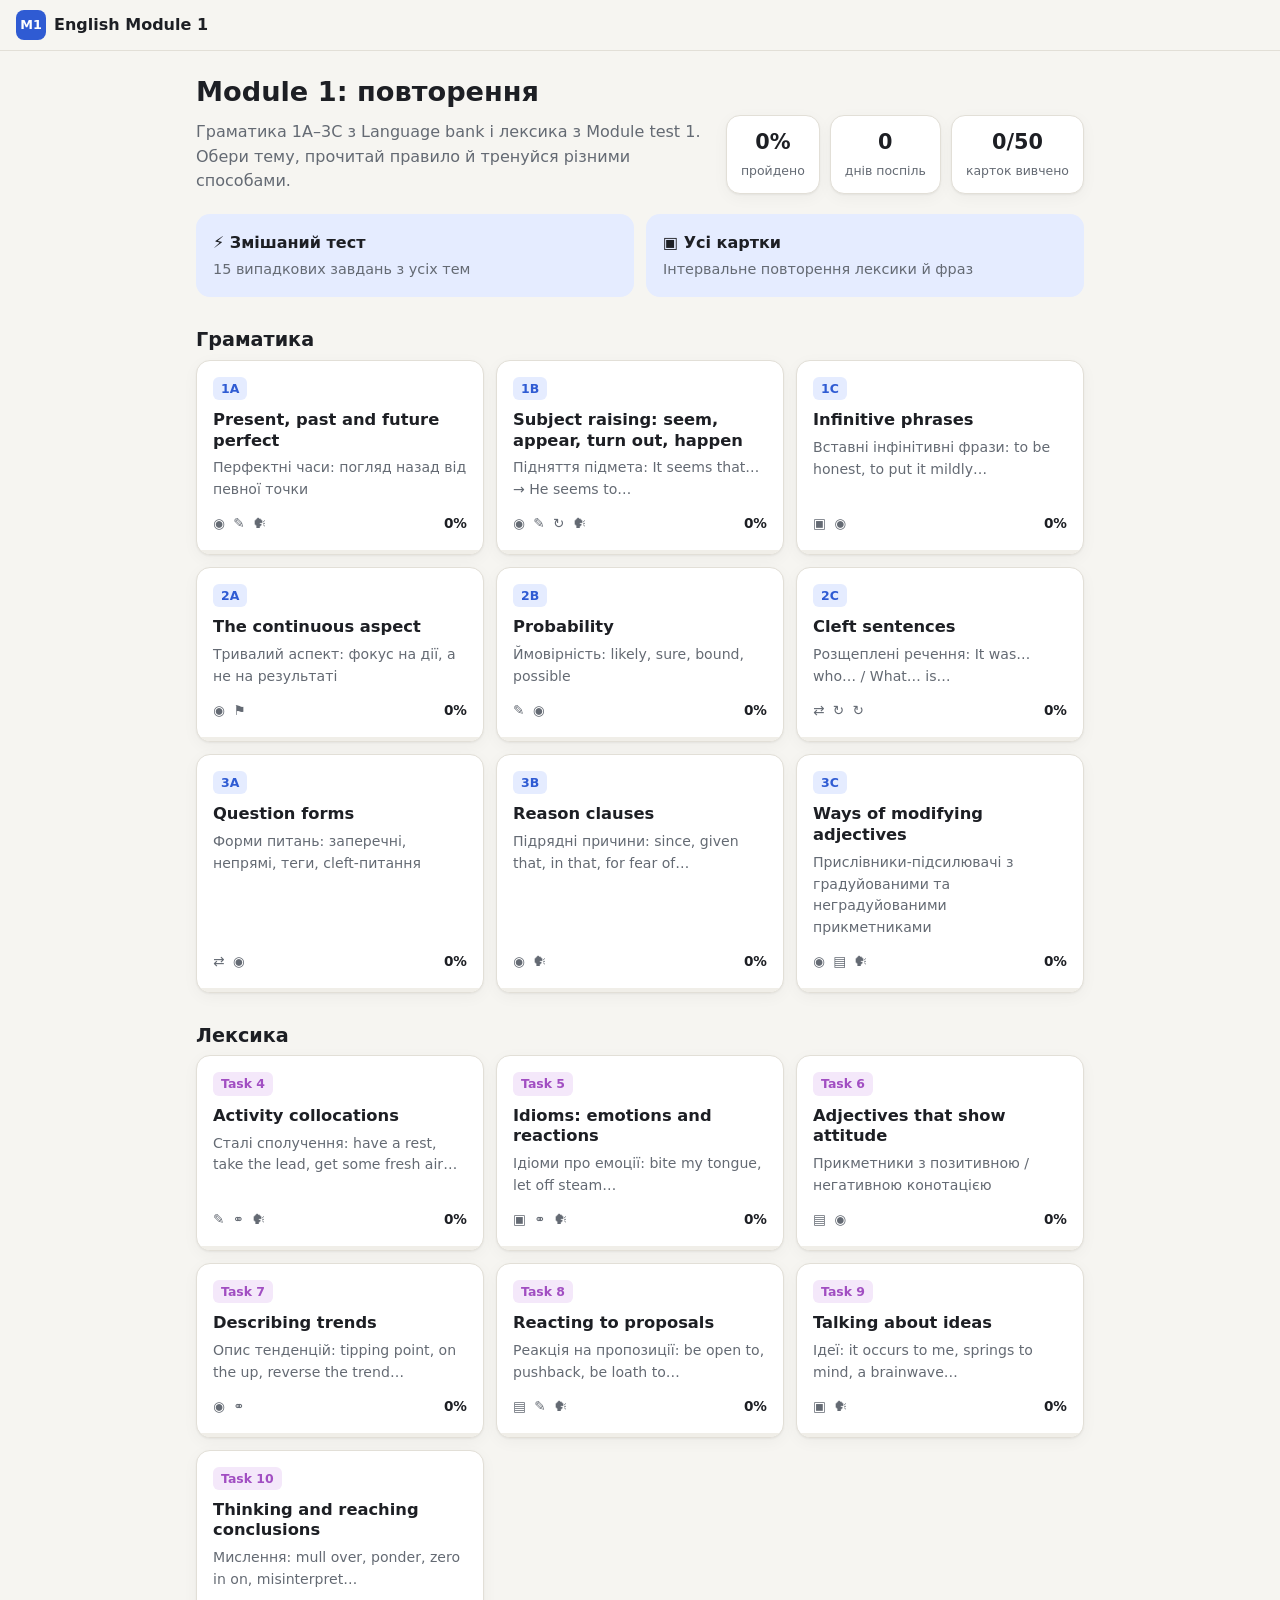
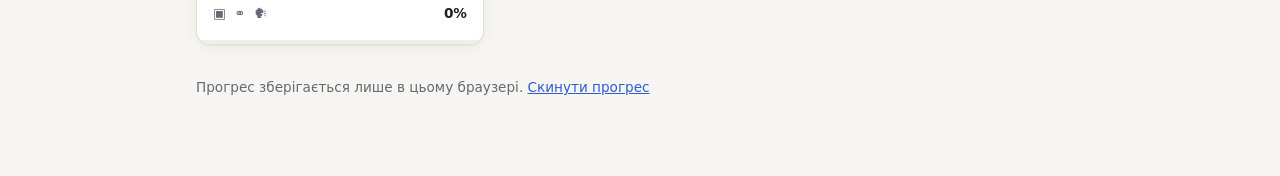
==== index.html @ 02e64548 "Add interactive Module 1 revision app Static HTML/CSS/JS app covering Language bank 1A-3C grammar an" ====
<!doctype html>
<html lang="uk">
<head>
  <meta charset="utf-8">
  <meta name="viewport" content="width=device-width, initial-scale=1">
  <title>English School</title>
  <meta http-equiv="refresh" content="0; url=module1/">
  <style>body{font:16px system-ui,sans-serif;margin:40px 16px;background:#f6f5f1;color:#1d1f24}@media(prefers-color-scheme:dark){body{background:#15171c;color:#e8e9ec}a{color:#7c9cff}}</style>
</head>
<body>
  <h1>English School</h1>
  <ul><li><a href="module1/">Module 1 · Revision</a></li></ul>
</body>
</html>
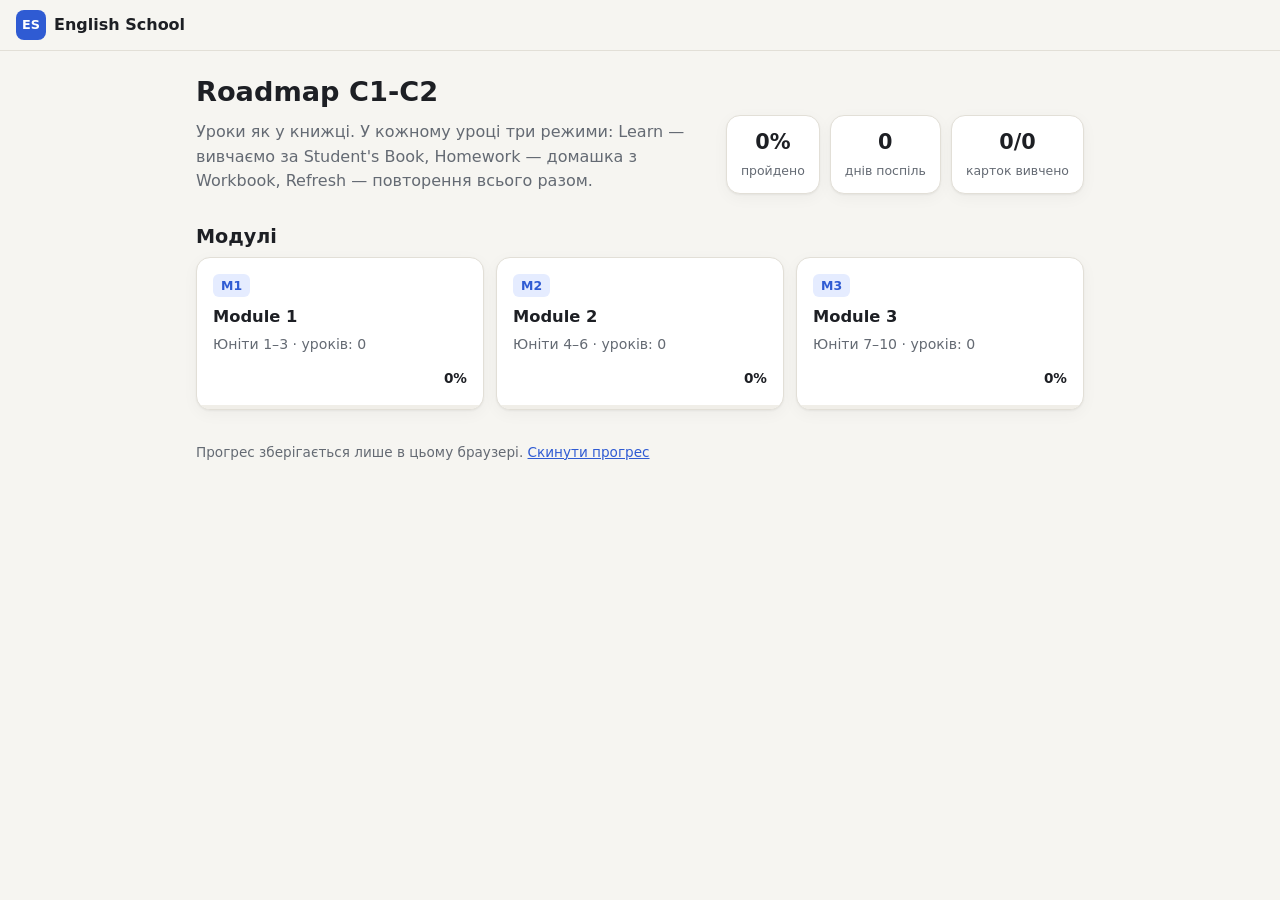
==== commit 1597e57f: "feat: modules, lessons and learn/homework/refresh modes Co-Authored-By: Claude Opus 5.5 (1M context)" ====
--- a/index.html
+++ b/index.html
@@ -4,11 +4,18 @@
   <meta charset="utf-8">
   <meta name="viewport" content="width=device-width, initial-scale=1">
   <title>English School</title>
-  <meta http-equiv="refresh" content="0; url=module1/">
-  <style>body{font:16px system-ui,sans-serif;margin:40px 16px;background:#f6f5f1;color:#1d1f24}@media(prefers-color-scheme:dark){body{background:#15171c;color:#e8e9ec}a{color:#7c9cff}}</style>
+  <meta name="description" content="Інтерактивні уроки Roadmap C1-C2: learn, homework і refresh для кожного уроку.">
+  <link rel="stylesheet" href="app/style.css">
 </head>
 <body>
-  <h1>English School</h1>
-  <ul><li><a href="module1/">Module 1 · Revision</a></li></ul>
+  <div id="app"></div>
+  <noscript>Для роботи застосунку потрібен JavaScript.</noscript>
+  <script src="app/registry.js"></script>
+  <script src="app/core.js"></script>
+  <!-- content:start (tools/sync-index.js) -->
+  <script src="content/modules.js"></script>
+  <script src="content/page-map.js"></script>
+  <!-- content:end -->
+  <script src="app/app.js"></script>
 </body>
 </html>
--- a/app/style.css
+++ b/app/style.css
@@ -0,0 +1,408 @@
+:root {
+  --bg: #f6f5f1;
+  --surface: #ffffff;
+  --surface-2: #f0eee8;
+  --text: #1d1f24;
+  --muted: #646a73;
+  --line: #e2dfd7;
+  --accent: #2f5bd3;
+  --accent-soft: #e5ecff;
+  --on-accent: #ffffff;
+  --vocab: #a14ec2;
+  --vocab-soft: #f4e8fa;
+  --ok: #1f8a4c;
+  --ok-soft: #e1f4e8;
+  --bad: #c9382d;
+  --bad-soft: #fbe7e4;
+  --warn-soft: #fff4d6;
+  --radius: 14px;
+  --shadow: 0 1px 2px rgba(0,0,0,.05), 0 4px 16px rgba(0,0,0,.04);
+  color-scheme: light;
+}
+
+@media (prefers-color-scheme: dark) {
+  :root {
+    --bg: #15171c;
+    --surface: #1e2128;
+    --surface-2: #272b33;
+    --text: #e8e9ec;
+    --muted: #9aa1ad;
+    --line: #333844;
+    --accent: #7c9cff;
+    --accent-soft: #252f4d;
+    --on-accent: #0d1530;
+    --vocab: #d595f0;
+    --vocab-soft: #3a2747;
+    --ok: #4fcf86;
+    --ok-soft: #1c3a29;
+    --bad: #ff7b70;
+    --bad-soft: #432422;
+    --warn-soft: #3d3420;
+    --shadow: none;
+    color-scheme: dark;
+  }
+}
+
+* { box-sizing: border-box; }
+
+html { -webkit-text-size-adjust: 100%; }
+
+body {
+  margin: 0;
+  background: var(--bg);
+  color: var(--text);
+  font: 16px/1.55 system-ui, -apple-system, "Segoe UI", Roboto, sans-serif;
+}
+
+a { color: var(--accent); }
+h1, h2, h3, h4 { line-height: 1.25; margin: 0 0 .4em; }
+h1 { font-size: 1.7rem; }
+h2 { font-size: 1.2rem; margin-top: 1.6em; }
+.muted { color: var(--muted); }
+.hidden { display: none !important; }
+
+/* ---------- layout */
+
+.topbar {
+  position: sticky; top: 0; z-index: 5;
+  display: flex; align-items: center; gap: 12px;
+  padding: 10px 16px;
+  background: color-mix(in srgb, var(--bg) 88%, transparent);
+  backdrop-filter: blur(8px);
+  border-bottom: 1px solid var(--line);
+}
+.brand { display: flex; align-items: center; gap: 8px; font-weight: 600; color: var(--text); text-decoration: none; }
+.logo {
+  display: inline-grid; place-items: center; width: 30px; height: 30px; border-radius: 8px;
+  background: var(--accent); color: var(--on-accent); font-size: .8rem; font-weight: 700;
+}
+.crumb { color: var(--muted); font-size: .9rem; }
+.crumb::before { content: "›"; margin-right: 10px; }
+.crumb a { color: inherit; }
+.spacer { flex: 1; }
+
+.wrap { max-width: 920px; margin: 0 auto; padding: 24px 16px 64px; }
+
+/* ---------- home */
+
+.hero {
+  display: flex; flex-wrap: wrap; gap: 20px; justify-content: space-between; align-items: flex-end;
+  margin-bottom: 20px;
+}
+.hero > div:first-child { flex: 1 1 340px; }
+.hero p { margin: 0; max-width: 52ch; }
+.stats { display: flex; gap: 10px; }
+.stat {
+  background: var(--surface); border: 1px solid var(--line); border-radius: var(--radius);
+  padding: 10px 14px; min-width: 92px; text-align: center; box-shadow: var(--shadow);
+}
+.stat b { display: block; font-size: 1.3rem; font-variant-numeric: tabular-nums; }
+.stat span { font-size: .78rem; color: var(--muted); }
+
+.quick { display: grid; grid-template-columns: repeat(auto-fit, minmax(240px, 1fr)); gap: 12px; }
+.quick-card {
+  display: flex; flex-direction: column; gap: 2px;
+  padding: 16px; border-radius: var(--radius); text-decoration: none; color: var(--text);
+  background: var(--accent-soft); border: 1px solid transparent;
+  transition: transform .15s, border-color .15s;
+}
+.quick-card:hover { transform: translateY(-2px); border-color: var(--accent); }
+.quick-card span { color: var(--muted); font-size: .9rem; }
+.quick-card.alert { background: var(--bad-soft); }
+.quick-card.alert:hover { border-color: var(--bad); }
+
+.mistake-topics { display: flex; flex-direction: column; gap: 8px; }
+.mistake-topic {
+  display: flex; align-items: center; gap: 10px; padding: 10px 14px;
+  border: 1px solid var(--line); border-radius: 10px; color: var(--text); text-decoration: none;
+}
+.mistake-topic:hover { border-color: var(--accent); }
+.mistake-topic .name { flex: 1; }
+.mistake-topic b { color: var(--bad); font-variant-numeric: tabular-nums; }
+.from { font-size: .82rem; margin: 0 0 6px; }
+
+.grid { display: grid; grid-template-columns: repeat(auto-fill, minmax(260px, 1fr)); gap: 12px; }
+.topic {
+  position: relative; display: flex; flex-direction: column;
+  padding: 16px 16px 20px; border-radius: var(--radius);
+  background: var(--surface); border: 1px solid var(--line); box-shadow: var(--shadow);
+  color: var(--text); text-decoration: none; overflow: hidden;
+  transition: transform .15s, border-color .15s;
+}
+.topic:hover { transform: translateY(-2px); border-color: var(--accent); }
+.topic h3 { font-size: 1.02rem; margin-top: 10px; }
+.topic p { font-size: .88rem; margin: 0 0 12px; flex: 1; }
+.topic-foot { display: flex; justify-content: space-between; align-items: center; font-size: .85rem; }
+.types { color: var(--muted); letter-spacing: 2px; }
+.pct { font-weight: 600; font-variant-numeric: tabular-nums; }
+.topic .bar { position: absolute; left: 0; right: 0; bottom: 0; height: 4px; border-radius: 0; }
+
+.ref {
+  align-self: flex-start; display: inline-block; padding: 2px 8px; border-radius: 6px;
+  font-size: .78rem; font-weight: 700; background: var(--accent-soft); color: var(--accent);
+  white-space: nowrap;
+}
+.ref.vocab { background: var(--vocab-soft); color: var(--vocab); }
+
+.bar { height: 6px; background: var(--surface-2); border-radius: 99px; overflow: hidden; }
+.bar i { display: block; height: 100%; width: 0; background: var(--accent); border-radius: inherit; transition: width .3s; }
+.bar.big { height: 8px; flex: 1; }
+
+.footnote { margin-top: 32px; font-size: .85rem; }
+.link { background: none; border: 0; padding: 0; color: var(--accent); cursor: pointer; font: inherit; text-decoration: underline; }
+
+/* ---------- topic */
+
+.topic-head { display: flex; gap: 14px; align-items: flex-start; margin-bottom: 14px; }
+.topic-head .ref { margin-top: 8px; font-size: .9rem; }
+.topic-head p { margin: 0; }
+
+.tabs {
+  display: flex; gap: 6px; overflow-x: auto; padding-bottom: 6px; margin-bottom: 14px;
+  scrollbar-width: thin;
+}
+.tabs a {
+  flex: none; padding: 7px 12px; border-radius: 99px; font-size: .88rem; white-space: nowrap;
+  color: var(--text); text-decoration: none; background: var(--surface); border: 1px solid var(--line);
+}
+.tabs a.on { background: var(--accent); border-color: var(--accent); color: var(--on-accent); }
+
+.panel {
+  background: var(--surface); border: 1px solid var(--line); border-radius: var(--radius);
+  padding: 20px; box-shadow: var(--shadow);
+}
+
+/* ---------- theory */
+
+.theory { display: grid; gap: 14px; }
+.rule { padding: 14px 16px; border-radius: 10px; background: var(--surface-2); }
+.rule h3 { font-size: 1rem; color: var(--accent); }
+.rule p { margin: 0 0 8px; }
+.rule ul { margin: 0 0 8px; padding-left: 20px; }
+.rule li { margin: 3px 0; }
+.rule table { width: 100%; border-collapse: collapse; font-size: .92rem; margin-bottom: 6px; }
+.rule th, .rule td { text-align: left; vertical-align: top; padding: 7px 8px; border-top: 1px solid var(--line); }
+.rule th { font-weight: 600; width: 34%; }
+.examples { display: grid; gap: 4px; }
+.example {
+  display: flex; gap: 8px; align-items: flex-start;
+  font-style: italic; color: var(--accent);
+}
+
+@media (max-width: 560px) {
+  .rule table, .rule tbody, .rule tr, .rule th, .rule td { display: block; width: 100%; }
+  .rule tr { border-top: 1px solid var(--line); padding: 6px 0; }
+  .rule th, .rule td { border: 0; padding: 2px 0; }
+}
+
+/* ---------- buttons */
+
+.btn {
+  display: inline-flex; align-items: center; gap: 6px;
+  padding: 9px 16px; border-radius: 10px; border: 1px solid var(--line);
+  background: var(--surface); color: var(--text); font: inherit; font-weight: 500;
+  cursor: pointer; text-decoration: none;
+}
+.btn:hover { border-color: var(--accent); }
+.btn.primary { background: var(--accent); border-color: var(--accent); color: var(--on-accent); }
+.btn.ghost { background: transparent; }
+.btn.ok { background: var(--ok-soft); border-color: var(--ok); color: var(--ok); }
+.btn.bad { background: var(--bad-soft); border-color: var(--bad); color: var(--bad); }
+.btn.rec { background: var(--bad); border-color: var(--bad); color: #fff; animation: pulse 1s infinite; }
+.actions { display: flex; flex-wrap: wrap; gap: 8px; justify-content: flex-end; margin-top: 16px; }
+.actions.left { justify-content: flex-start; }
+
+.say {
+  flex: none; border: 0; background: none; cursor: pointer; padding: 0 2px;
+  font-size: .95em; line-height: 1.4; opacity: .65;
+}
+.say:hover { opacity: 1; }
+
+:focus-visible { outline: 2px solid var(--accent); outline-offset: 2px; }
+
+/* ---------- exercise */
+
+.ex-head { display: flex; flex-wrap: wrap; align-items: center; gap: 10px; margin-bottom: 6px; }
+.ex-head h2 { margin: 0; font-size: 1.1rem; }
+.chip {
+  font-size: .78rem; padding: 3px 9px; border-radius: 99px;
+  background: var(--accent-soft); color: var(--accent); font-weight: 600;
+}
+
+.step-top { display: flex; align-items: center; gap: 12px; margin: 14px 0 18px; }
+.count { font-size: .85rem; font-variant-numeric: tabular-nums; white-space: nowrap; }
+
+.item { outline: none; }
+.q { font-size: 1.12rem; margin: 0 0 14px; }
+.blank {
+  display: inline-block; min-width: 3em; border-bottom: 2px solid var(--accent); margin: 0 3px;
+}
+.hint { font-size: .88rem; color: var(--muted); margin: -6px 0 12px; }
+
+.options { display: grid; gap: 8px; }
+.options.two { grid-template-columns: 1fr 1fr; }
+.opt {
+  display: flex; align-items: center; gap: 10px; text-align: left;
+  padding: 12px 14px; border-radius: 10px; border: 1px solid var(--line);
+  background: var(--surface); color: var(--text); font: inherit; cursor: pointer;
+}
+.opt:hover:not(:disabled) { border-color: var(--accent); background: var(--accent-soft); }
+.opt kbd {
+  display: inline-grid; place-items: center; width: 22px; height: 22px; border-radius: 6px; flex: none;
+  background: var(--surface-2); font: 600 .75rem/1 system-ui, sans-serif; color: var(--muted);
+}
+.opt:disabled { cursor: default; }
+.opt.right { border-color: var(--ok); background: var(--ok-soft); color: var(--ok); font-weight: 600; }
+.opt.wrong { border-color: var(--bad); background: var(--bad-soft); color: var(--bad); }
+
+.gapq { line-height: 2.3; }
+input[type=text], textarea {
+  font: inherit; color: var(--text); background: var(--surface-2);
+  border: 1px solid var(--line); border-radius: 8px; padding: 6px 10px;
+}
+.gapq input { width: 11em; max-width: 100%; margin: 0 4px; }
+textarea { width: 100%; resize: vertical; padding: 10px 12px; }
+input:focus, textarea:focus { outline: none; border-color: var(--accent); background: var(--surface); }
+input.right, textarea.right { border-color: var(--ok); background: var(--ok-soft); }
+input.wrong { border-color: var(--bad); background: var(--bad-soft); text-decoration: line-through; }
+
+.feedback {
+  margin-top: 14px; padding: 12px 14px; border-radius: 10px; border-left: 4px solid;
+}
+.feedback > strong { display: block; margin-bottom: 4px; }
+.feedback p { margin: 4px 0; }
+.feedback.ok { background: var(--ok-soft); border-color: var(--ok); }
+.feedback.ok > strong { color: var(--ok); }
+.feedback.bad { background: var(--bad-soft); border-color: var(--bad); }
+.feedback.bad > strong { color: var(--bad); }
+.feedback.info { background: var(--warn-soft); border-color: #d9a400; }
+
+.models { margin: 6px 0 0; padding: 0; list-style: none; display: grid; gap: 4px; }
+.models li { display: flex; gap: 6px; align-items: flex-start; }
+
+.selfrate { display: flex; flex-wrap: wrap; align-items: center; gap: 8px; margin-top: 14px; }
+
+.phrases { display: flex; flex-wrap: wrap; gap: 6px; margin-bottom: 12px; }
+.phrase {
+  font-size: .82rem; padding: 3px 9px; border-radius: 99px;
+  background: var(--surface-2); color: var(--muted); border: 1px dashed var(--line);
+  transition: all .2s;
+}
+.phrase.used { background: var(--ok-soft); color: var(--ok); border: 1px solid var(--ok); font-weight: 600; }
+
+/* tokens (word order, sort) */
+.tokens { display: flex; flex-wrap: wrap; gap: 8px; }
+.tokens.line {
+  min-height: 56px; padding: 10px; margin-bottom: 14px;
+  border: 2px dashed var(--line); border-radius: 10px; align-items: center;
+}
+.tokens.line:empty::before { content: attr(data-empty); color: var(--muted); font-size: .9rem; }
+.tokens.line.right { border-color: var(--ok); border-style: solid; background: var(--ok-soft); }
+.tokens.line.wrong { border-color: var(--bad); border-style: solid; background: var(--bad-soft); }
+.tok {
+  padding: 7px 12px; border-radius: 8px; border: 1px solid var(--line);
+  background: var(--surface); color: var(--text); font: inherit; cursor: pointer;
+  box-shadow: 0 1px 0 var(--line);
+}
+.tok:hover:not(:disabled) { border-color: var(--accent); }
+.tok.sel { border-color: var(--accent); background: var(--accent-soft); }
+.tok.right { border-color: var(--ok); background: var(--ok-soft); color: var(--ok); }
+.tok.wrong { border-color: var(--bad); background: var(--bad-soft); color: var(--bad); }
+.tok:disabled { cursor: default; }
+.tok.placed { pointer-events: none; }
+.shake { animation: shake .35s; }
+
+/* sort */
+.sort .pool { margin: 10px 0 16px; min-height: 40px; }
+.bins { display: grid; gap: 10px; }
+.bins.n2 { grid-template-columns: 1fr 1fr; }
+.bins.n3 { grid-template-columns: repeat(3, 1fr); }
+@media (max-width: 620px) { .bins.n3, .bins.n2 { grid-template-columns: 1fr; } }
+.bin {
+  min-height: 110px; padding: 10px; border-radius: 10px; cursor: pointer;
+  background: var(--surface-2); border: 2px dashed var(--line);
+}
+.bin.over { border-color: var(--accent); background: var(--accent-soft); }
+.bin h4 { font-size: .9rem; color: var(--muted); }
+
+/* match */
+.cols { display: grid; grid-template-columns: 1fr 1fr; gap: 12px; margin-top: 10px; }
+.col { display: grid; gap: 8px; align-content: start; }
+.card-btn {
+  padding: 11px 12px; border-radius: 10px; border: 1px solid var(--line);
+  background: var(--surface); color: var(--text); font: inherit; text-align: left; cursor: pointer;
+  transition: all .2s;
+}
+.card-btn:hover { border-color: var(--accent); }
+.card-btn.sel { border-color: var(--accent); background: var(--accent-soft); }
+.card-btn.done { border-color: var(--ok); background: var(--ok-soft); color: var(--ok); opacity: .6; cursor: default; }
+.card-btn.wrong { border-color: var(--bad); background: var(--bad-soft); animation: shake .35s; }
+
+/* flashcards */
+.flip {
+  position: relative; height: 230px; perspective: 1000px; cursor: pointer; outline: none;
+}
+.face {
+  position: absolute; inset: 0; display: flex; flex-direction: column; align-items: center; justify-content: center;
+  gap: 10px; padding: 20px; text-align: center; border-radius: var(--radius);
+  backface-visibility: hidden; -webkit-backface-visibility: hidden;
+  transition: transform .45s; border: 1px solid var(--line);
+}
+.face b { font-size: 1.45rem; }
+.face.front { background: var(--accent-soft); }
+.face.back { background: var(--surface-2); transform: rotateY(180deg); }
+.face.back b { font-size: 1.15rem; font-weight: 600; }
+.face.back p { margin: 0; font-style: italic; color: var(--muted); }
+.flip.flipped .front { transform: rotateY(180deg); }
+.flip.flipped .back { transform: rotateY(360deg); }
+.flip:focus-visible .face { outline: 2px solid var(--accent); }
+.level { position: absolute; top: 12px; right: 14px; font-size: .75rem; letter-spacing: 2px; color: var(--accent); }
+.deck .actions { justify-content: center; }
+
+/* result */
+.result { text-align: center; padding: 10px 0; }
+.result .actions { justify-content: center; }
+.ring {
+  --p: 0;
+  width: 120px; height: 120px; margin: 10px auto 16px; border-radius: 50%;
+  display: grid; place-items: center;
+  background: conic-gradient(var(--accent) calc(var(--p) * 1%), var(--surface-2) 0);
+}
+.ring b {
+  display: grid; place-items: center; width: 92px; height: 92px; border-radius: 50%;
+  background: var(--surface); font-size: 1.5rem;
+}
+
+@keyframes shake { 25% { transform: translateX(-5px); } 75% { transform: translateX(5px); } }
+@keyframes pulse { 50% { opacity: .7; } }
+
+@media (max-width: 560px) {
+  h1 { font-size: 1.4rem; }
+  .panel { padding: 16px; }
+  .stats { width: 100%; }
+  .stat { flex: 1; min-width: 0; }
+  .options.two, .cols { grid-template-columns: 1fr 1fr; }
+  .q { font-size: 1.04rem; }
+}
+
+@media (prefers-reduced-motion: reduce) {
+  * { transition: none !important; animation: none !important; }
+}
+
+/* ---------- modules, lessons and modes */
+
+.unit { margin-top: 8px; }
+.modes { display: flex; gap: 4px; }
+.mode-pill { padding: 1px 6px; border-radius: 6px; background: var(--accent-soft); color: var(--accent); font-size: .78rem; white-space: nowrap; }
+.mode-pill.empty { background: var(--surface-2); color: var(--muted); }
+.modes-nav { display: flex; gap: 6px; margin-bottom: 10px; flex-wrap: wrap; }
+.modes-nav a {
+  flex: 1 1 140px; text-align: center; padding: 9px 12px; border-radius: 10px; font-weight: 600; font-size: .92rem;
+  color: var(--text); text-decoration: none; background: var(--surface); border: 1px solid var(--line);
+}
+.modes-nav a.on { background: var(--text); border-color: var(--text); color: var(--bg); }
+.modes-nav a.empty:not(.on) { color: var(--muted); border-style: dashed; }
+.focus { display: flex; flex-wrap: wrap; gap: 4px 14px; font-size: .85rem; color: var(--muted); margin: 6px 0 0; }
+.focus b { color: var(--text); font-weight: 600; }
+.links { margin: 6px 0 0; padding-left: 18px; }
+.empty-mode { text-align: center; padding: 24px 0; }
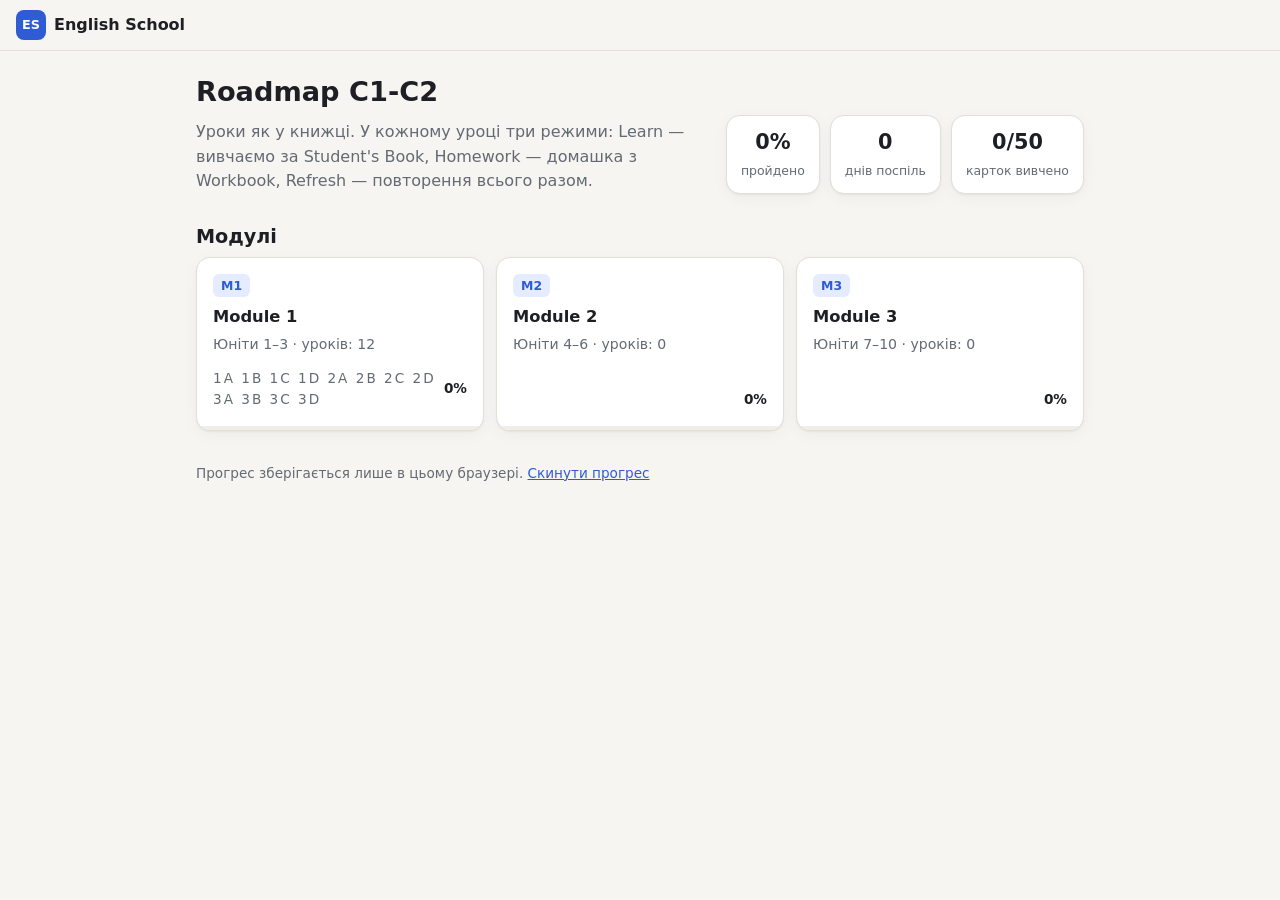
==== commit 7148ef1c: "feat: move Module 1 revision content into lesson refresh modes Co-Authored-By: Claude Opus 5.5 (1M c" ====
--- a/index.html
+++ b/index.html
@@ -15,6 +15,19 @@
   <!-- content:start (tools/sync-index.js) -->
   <script src="content/modules.js"></script>
   <script src="content/page-map.js"></script>
+  <script src="content/topic-map.js"></script>
+  <script src="content/u01/1a.js"></script>
+  <script src="content/u01/1b.js"></script>
+  <script src="content/u01/1c.js"></script>
+  <script src="content/u01/1d.js"></script>
+  <script src="content/u02/2a.js"></script>
+  <script src="content/u02/2b.js"></script>
+  <script src="content/u02/2c.js"></script>
+  <script src="content/u02/2d.js"></script>
+  <script src="content/u03/3a.js"></script>
+  <script src="content/u03/3b.js"></script>
+  <script src="content/u03/3c.js"></script>
+  <script src="content/u03/3d.js"></script>
   <!-- content:end -->
   <script src="app/app.js"></script>
 </body>
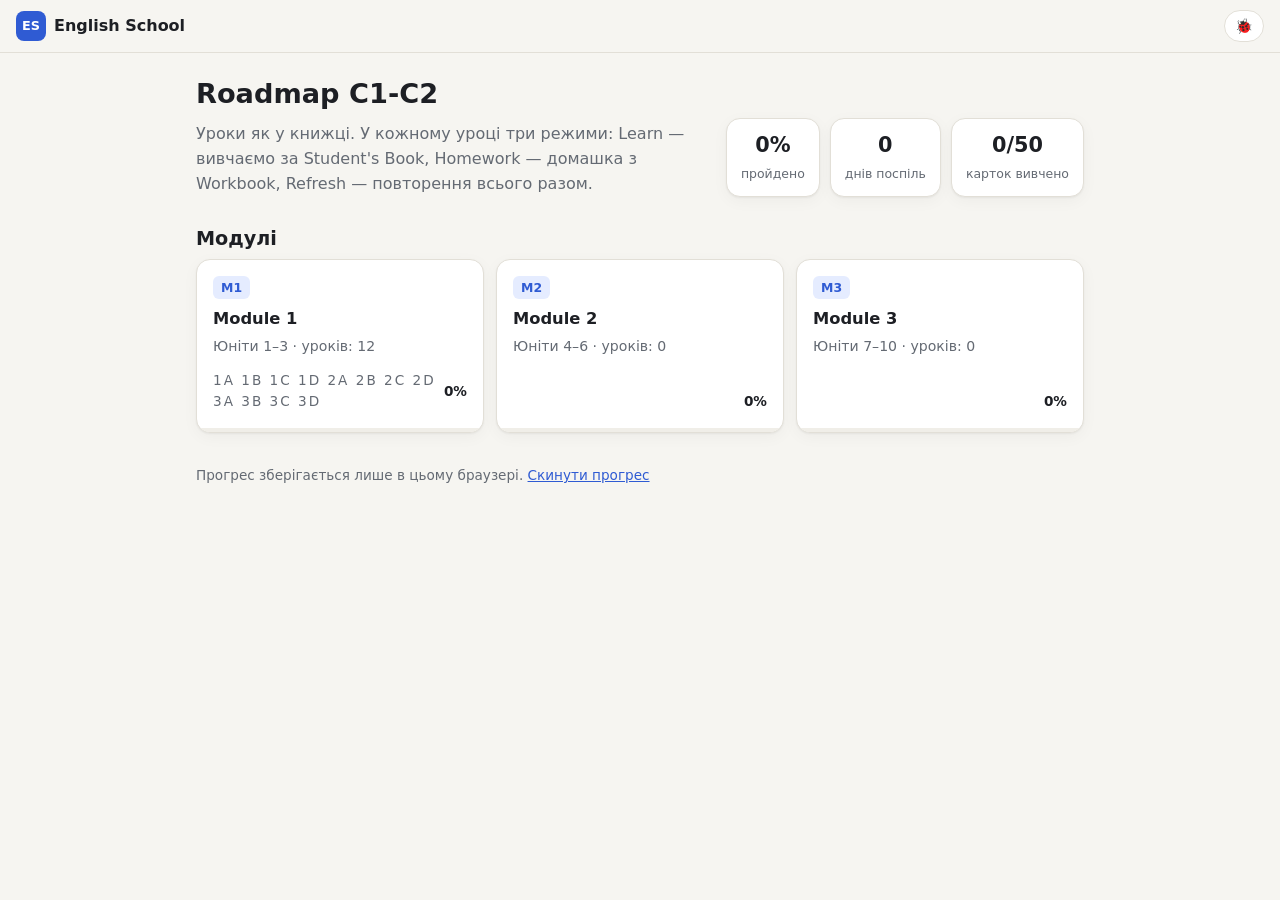
==== commit 186488bf: "feat: debug mode with element comments export Co-Authored-By: Claude Opus 5.5 (1M context) <noreply@" ====
--- a/index.html
+++ b/index.html
@@ -12,6 +12,7 @@
   <noscript>Для роботи застосунку потрібен JavaScript.</noscript>
   <script src="app/registry.js"></script>
   <script src="app/core.js"></script>
+  <script src="app/debug.js"></script>
   <!-- content:start (tools/sync-index.js) -->
   <script src="content/modules.js"></script>
   <script src="content/page-map.js"></script>
--- a/app/style.css
+++ b/app/style.css
@@ -406,3 +406,35 @@
 .focus b { color: var(--text); font-weight: 600; }
 .links { margin: 6px 0 0; padding-left: 18px; }
 .empty-mode { text-align: center; padding: 24px 0; }
+
+/* ---------- debug mode */
+
+.dbg-toggle {
+  border: 1px solid var(--line); background: var(--surface); color: var(--text);
+  border-radius: 99px; padding: 4px 10px; font: inherit; font-size: .9rem; cursor: pointer;
+}
+.dbg-toggle.on { background: var(--warn-soft); border-color: #d9a400; }
+.dbg-on body { padding-bottom: 160px; }
+.dbg-hover { outline: 2px dashed #d9a400 !important; outline-offset: 2px; cursor: help !important; }
+.dbg-marked { outline: 2px solid #d9a400; outline-offset: 2px; }
+.dbg-ui { font-size: .9rem; }
+.dbg-pop {
+  position: fixed; z-index: 50; width: min(360px, calc(100vw - 16px)); padding: 12px;
+  background: var(--surface); color: var(--text); border: 1px solid #d9a400; border-radius: 12px; box-shadow: var(--shadow);
+}
+.dbg-pop textarea { width: 100%; box-sizing: border-box; margin: 8px 0; font: inherit; padding: 8px; border-radius: 8px; border: 1px solid var(--line); background: var(--surface-2); color: var(--text); }
+.dbg-ref { font-family: ui-monospace, monospace; font-size: .8rem; color: var(--accent); word-break: break-all; }
+.dbg-snippet { color: var(--muted); font-size: .82rem; margin-top: 4px; max-height: 3.6em; overflow: hidden; }
+.dbg-actions { display: flex; gap: 8px; justify-content: flex-end; }
+.dbg-btn { font: inherit; padding: 5px 12px; border-radius: 8px; border: 1px solid var(--line); background: var(--surface-2); color: var(--text); cursor: pointer; }
+.dbg-btn.primary { background: var(--accent); border-color: var(--accent); color: var(--on-accent); }
+.dbg-panel {
+  position: fixed; z-index: 40; left: 0; right: 0; bottom: 0; max-height: 40vh; overflow: auto;
+  background: var(--warn-soft); color: var(--text); border-top: 2px solid #d9a400; padding: 10px 16px;
+}
+.dbg-head { display: flex; flex-wrap: wrap; gap: 8px 12px; align-items: center; }
+.dbg-hint { color: var(--muted); flex: 1; min-width: 160px; }
+.dbg-list { list-style: none; margin: 8px 0 0; padding: 0; display: grid; gap: 4px; }
+.dbg-list li { display: grid; grid-template-columns: minmax(80px, 220px) 1fr auto; gap: 10px; align-items: start; }
+.dbg-text { white-space: pre-wrap; }
+.dbg-x { border: 0; background: none; color: var(--muted); cursor: pointer; font: inherit; }
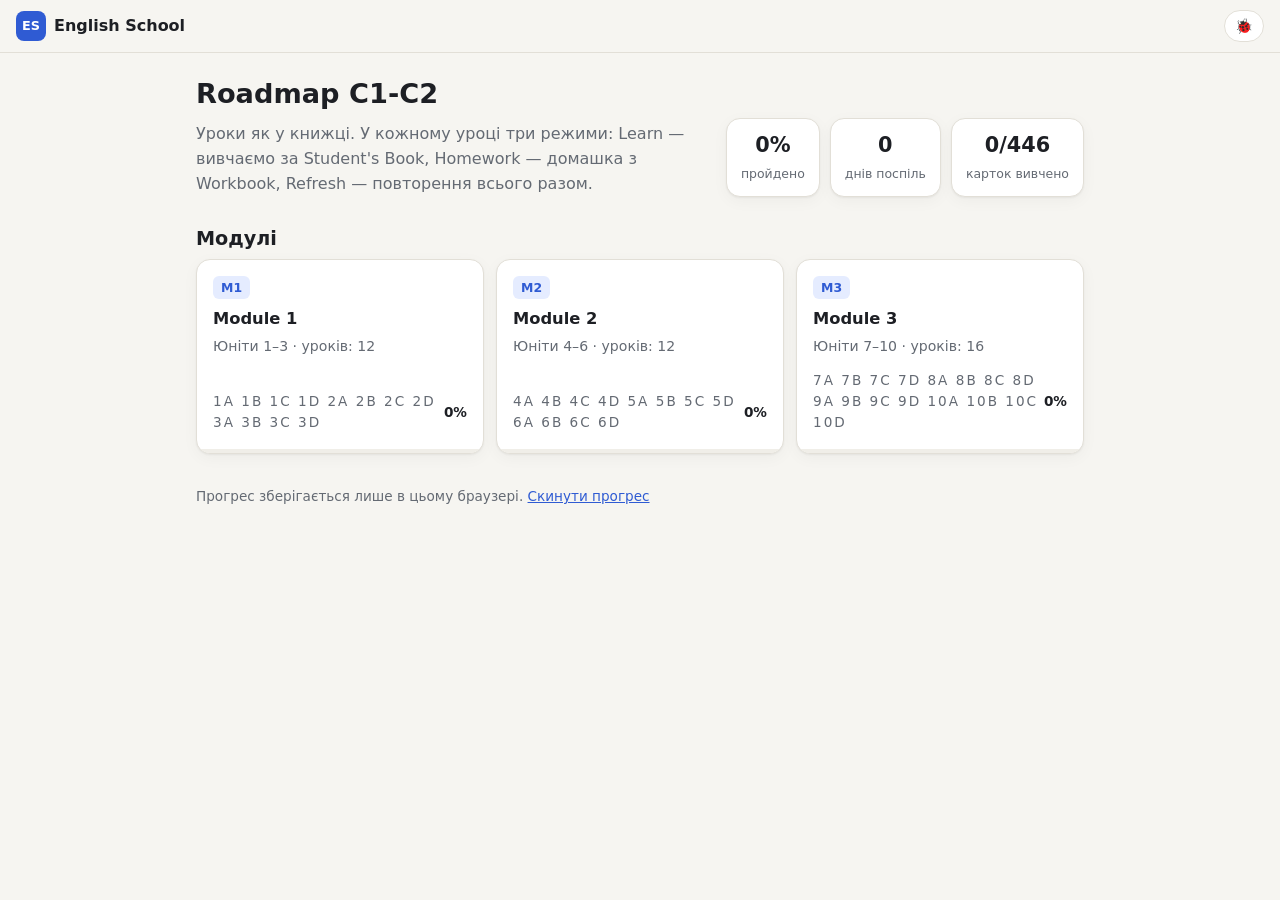
==== commit d701d667: "content: units 5-8 learn, homework and refresh Co-Authored-By: Claude Opus 5.5 (1M context) <noreply" ====
--- a/index.html
+++ b/index.html
@@ -29,6 +29,34 @@
   <script src="content/u03/3b.js"></script>
   <script src="content/u03/3c.js"></script>
   <script src="content/u03/3d.js"></script>
+  <script src="content/u04/4a.js"></script>
+  <script src="content/u04/4b.js"></script>
+  <script src="content/u04/4c.js"></script>
+  <script src="content/u04/4d.js"></script>
+  <script src="content/u05/5a.js"></script>
+  <script src="content/u05/5b.js"></script>
+  <script src="content/u05/5c.js"></script>
+  <script src="content/u05/5d.js"></script>
+  <script src="content/u06/6a.js"></script>
+  <script src="content/u06/6b.js"></script>
+  <script src="content/u06/6c.js"></script>
+  <script src="content/u06/6d.js"></script>
+  <script src="content/u07/7a.js"></script>
+  <script src="content/u07/7b.js"></script>
+  <script src="content/u07/7c.js"></script>
+  <script src="content/u07/7d.js"></script>
+  <script src="content/u08/8a.js"></script>
+  <script src="content/u08/8b.js"></script>
+  <script src="content/u08/8c.js"></script>
+  <script src="content/u08/8d.js"></script>
+  <script src="content/u09/9a.js"></script>
+  <script src="content/u09/9b.js"></script>
+  <script src="content/u09/9c.js"></script>
+  <script src="content/u09/9d.js"></script>
+  <script src="content/u10/10a.js"></script>
+  <script src="content/u10/10b.js"></script>
+  <script src="content/u10/10c.js"></script>
+  <script src="content/u10/10d.js"></script>
   <!-- content:end -->
   <script src="app/app.js"></script>
 </body>
